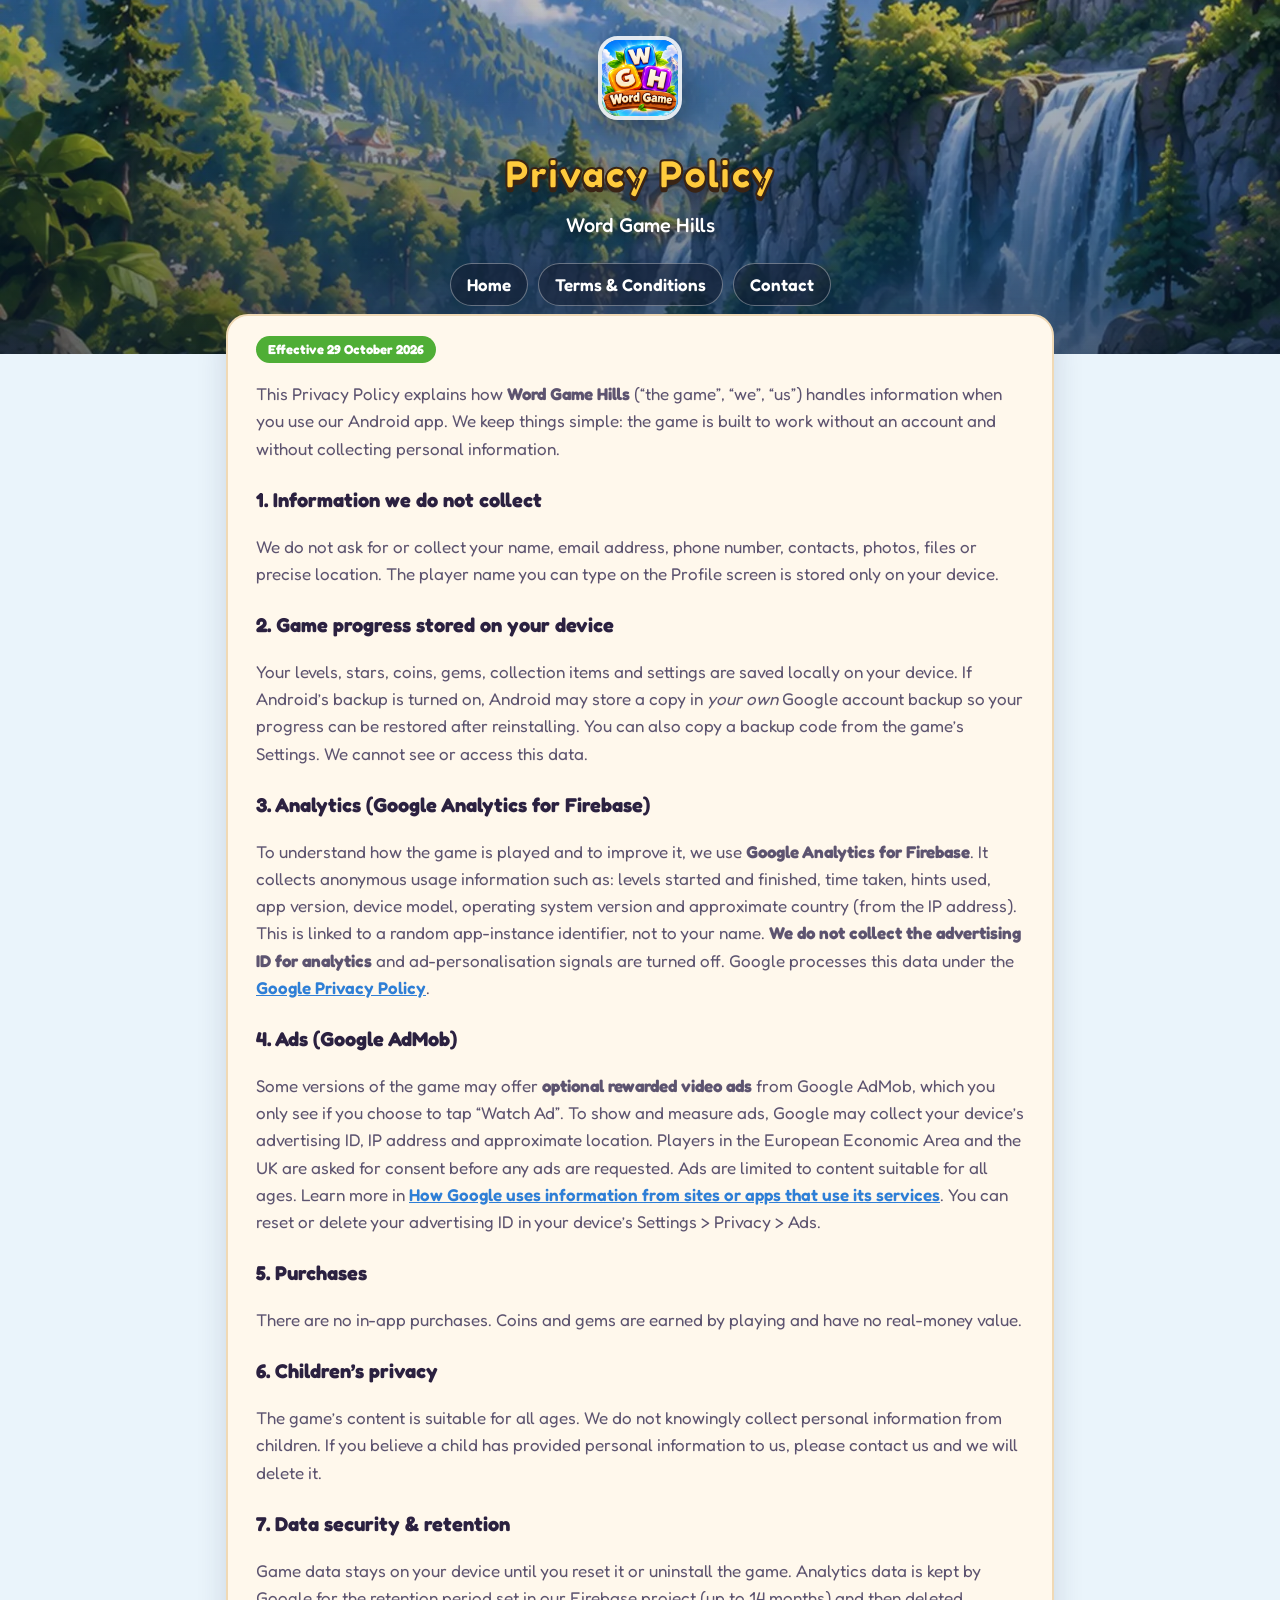
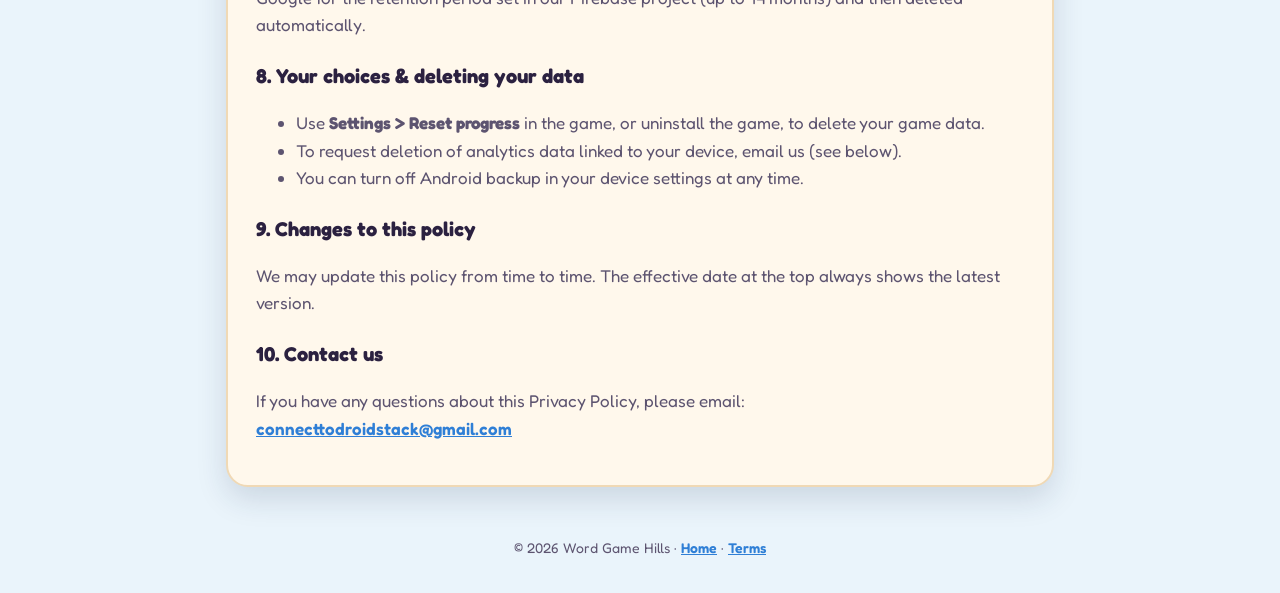
==== privacy-policy.html @ 559ff460 "Done" ====
<!doctype html>
<html lang="en">
<head>
  <meta charset="utf-8">
  <meta name="viewport" content="width=device-width, initial-scale=1">
  <title>Privacy Policy - Word Game Hills</title>
  <meta name="description" content="Privacy Policy for the Word Game Hills Android game.">
  <link rel="icon" href="favicon.png">
  <link rel="stylesheet" href="style.css">
</head>
<body>
  <header class="hero small">
    <img class="icon" src="icon.png" alt="Word Game Hills icon">
    <h1>Privacy Policy</h1>
    <p class="tagline">Word Game Hills</p>
    <nav class="top">
      <a href="index.html">Home</a>
      <a href="terms.html">Terms &amp; Conditions</a>
      <a href="mailto:connecttodroidstack@gmail.com">Contact</a>
    </nav>
  </header>

  <main>
    <article class="card">
      <p class="meta"><span class="badge">Effective 29 October 2026</span></p>
      <p>
        This Privacy Policy explains how <b>Word Game Hills</b> (&ldquo;the game&rdquo;, &ldquo;we&rdquo;, &ldquo;us&rdquo;)
        handles information when you use our Android app. We keep things simple: the game is built to work
        without an account and without collecting personal information.
      </p>

      <h3>1. Information we do not collect</h3>
      <p>
        We do not ask for or collect your name, email address, phone number, contacts, photos, files or precise
        location. The player name you can type on the Profile screen is stored only on your device.
      </p>

      <h3>2. Game progress stored on your device</h3>
      <p>
        Your levels, stars, coins, gems, collection items and settings are saved locally on your device.
        If Android&rsquo;s backup is turned on, Android may store a copy in <i>your own</i> Google account backup so
        your progress can be restored after reinstalling. You can also copy a backup code from the game&rsquo;s
        Settings. We cannot see or access this data.
      </p>

      <h3>3. Analytics (Google Analytics for Firebase)</h3>
      <p>
        To understand how the game is played and to improve it, we use <b>Google Analytics for Firebase</b>.
        It collects anonymous usage information such as: levels started and finished, time taken, hints used,
        app version, device model, operating system version and approximate country (from the IP address).
        This is linked to a random app-instance identifier, not to your name. <b>We do not collect the
        advertising ID for analytics</b> and ad-personalisation signals are turned off.
        Google processes this data under the
        <a href="https://policies.google.com/privacy" target="_blank" rel="noopener">Google Privacy Policy</a>.
      </p>

      <h3>4. Ads (Google AdMob)</h3>
      <p>
        Some versions of the game may offer <b>optional rewarded video ads</b> from Google AdMob, which you only see
        if you choose to tap &ldquo;Watch Ad&rdquo;. To show and measure ads, Google may collect your device&rsquo;s
        advertising ID, IP address and approximate location. Players in the European Economic Area and the UK are
        asked for consent before any ads are requested. Ads are limited to content suitable for all ages.
        Learn more in
        <a href="https://policies.google.com/technologies/ads" target="_blank" rel="noopener">How Google uses information from sites or apps that use its services</a>.
        You can reset or delete your advertising ID in your device&rsquo;s Settings &gt; Privacy &gt; Ads.
      </p>

      <h3>5. Purchases</h3>
      <p>There are no in-app purchases. Coins and gems are earned by playing and have no real-money value.</p>

      <h3>6. Children&rsquo;s privacy</h3>
      <p>
        The game&rsquo;s content is suitable for all ages. We do not knowingly collect personal information from
        children. If you believe a child has provided personal information to us, please contact us and we will
        delete it.
      </p>

      <h3>7. Data security &amp; retention</h3>
      <p>
        Game data stays on your device until you reset it or uninstall the game. Analytics data is kept by Google
        for the retention period set in our Firebase project (up to 14 months) and then deleted automatically.
      </p>

      <h3>8. Your choices &amp; deleting your data</h3>
      <ul>
        <li>Use <b>Settings &gt; Reset progress</b> in the game, or uninstall the game, to delete your game data.</li>
        <li>To request deletion of analytics data linked to your device, email us (see below).</li>
        <li>You can turn off Android backup in your device settings at any time.</li>
      </ul>

      <h3>9. Changes to this policy</h3>
      <p>We may update this policy from time to time. The effective date at the top always shows the latest version.</p>

      <h3>10. Contact us</h3>
      <p>
        If you have any questions about this Privacy Policy, please email:<br>
        <a href="mailto:connecttodroidstack@gmail.com">connecttodroidstack@gmail.com</a>
      </p>
    </article>
  </main>

  <footer>&copy; 2026 Word Game Hills &middot; <a href="index.html">Home</a> &middot; <a href="terms.html">Terms</a></footer>
</body>
</html>
---- style.css ----
/* Word Game Hills - shared styles for the GitHub Pages site (mountain theme). */
@import url("https://fonts.googleapis.com/css2?family=Fredoka:wght@400;500;600;700&display=swap");

:root {
  --ink: #2b2140;
  --ink-soft: #5d5470;
  --cream: #fff8ec;
  --cream-border: #f0d9b5;
  --gold: #ffcb3d;
  --orange: #ffa62b;
  --green: #4fae36;
  --green-dark: #3b8e1f;
  --blue: #2f7fd6;
  --sky: #6ebef0;
  --wood: #8a4b23;
  --bg: #eaf4fb;
}

* { box-sizing: border-box; }

body {
  margin: 0;
  font-family: "Fredoka", system-ui, -apple-system, "Segoe UI", sans-serif;
  color: var(--ink);
  background: var(--bg);
  line-height: 1.6;
  font-size: 17px;
}

a { color: var(--blue); font-weight: 600; }

/* Hero header with the valley artwork */
.hero {
  position: relative;
  background: linear-gradient(180deg, rgba(10, 40, 80, .25), rgba(10, 30, 50, .65)), url("hero.webp") center / cover;
  color: #fff;
  text-align: center;
  padding: 56px 16px 72px;
}
.hero.small { padding: 36px 16px 48px; }
.hero img.icon {
  width: 132px; height: 132px; border-radius: 30px;
  box-shadow: 0 10px 30px rgba(0, 0, 0, .35);
  border: 4px solid rgba(255, 255, 255, .85);
}
.hero.small img.icon { width: 84px; height: 84px; border-radius: 20px; }
.hero h1 {
  margin: 14px 0 4px;
  font-size: clamp(34px, 7vw, 56px);
  font-weight: 700;
  color: var(--gold);
  -webkit-text-stroke: 2px #3a2414;
  text-shadow: 0 4px 0 #3a2414, 0 8px 18px rgba(0, 0, 0, .4);
  letter-spacing: 1px;
}
.hero.small h1 { font-size: clamp(28px, 6vw, 40px); }
.hero p.tagline { margin: 0; font-size: 20px; font-weight: 500; text-shadow: 0 2px 8px rgba(0, 0, 0, .5); }

nav.top {
  display: flex; gap: 10px; justify-content: center; flex-wrap: wrap;
  margin-top: 22px;
}
nav.top a {
  color: #fff; text-decoration: none;
  background: rgba(20, 30, 50, .55);
  border: 1.5px solid rgba(255, 255, 255, .35);
  padding: 7px 16px; border-radius: 999px; font-weight: 600;
}
nav.top a:hover { background: rgba(20, 30, 50, .8); }

main { max-width: 860px; margin: -40px auto 40px; padding: 0 16px; position: relative; }

.card {
  background: var(--cream);
  border: 2px solid var(--cream-border);
  border-radius: 22px;
  padding: 26px 28px;
  box-shadow: 0 12px 30px rgba(30, 50, 80, .15);
  margin-bottom: 20px;
}
.card h2 {
  margin-top: 0; font-size: 26px; color: var(--wood);
  display: flex; align-items: center; gap: 10px;
}
.card h3 { margin: 22px 0 6px; font-size: 20px; color: var(--ink); }
.card p, .card li { color: var(--ink-soft); }
.meta { color: var(--ink-soft); font-size: 15px; margin-top: -6px; }

.badge {
  display: inline-block; font-size: 13px; font-weight: 700; color: #fff;
  padding: 3px 12px; border-radius: 999px; background: var(--green);
}

.features {
  display: grid; grid-template-columns: repeat(auto-fit, minmax(220px, 1fr)); gap: 14px;
}
.feature {
  background: #fff; border: 2px solid var(--cream-border); border-radius: 18px; padding: 16px;
}
.feature .emoji { font-size: 28px; }
.feature b { display: block; font-size: 18px; color: var(--ink); margin: 4px 0 2px; }
.feature span { color: var(--ink-soft); font-size: 15px; }

.button {
  display: inline-block; text-decoration: none; color: #fff; font-weight: 700; font-size: 18px;
  background: linear-gradient(180deg, #74d44b, var(--green));
  border-bottom: 5px solid var(--green-dark);
  padding: 12px 28px; border-radius: 999px; margin: 6px;
}
.button.blue { background: linear-gradient(180deg, #66b8f7, var(--blue)); border-bottom-color: #1f5ea6; }

.contact {
  text-align: center; background: linear-gradient(180deg, #fff3cf, #ffe39a);
  border-color: #e7c35f;
}
.contact a { font-size: 19px; }

footer { text-align: center; color: var(--ink-soft); font-size: 14px; padding: 10px 16px 34px; }
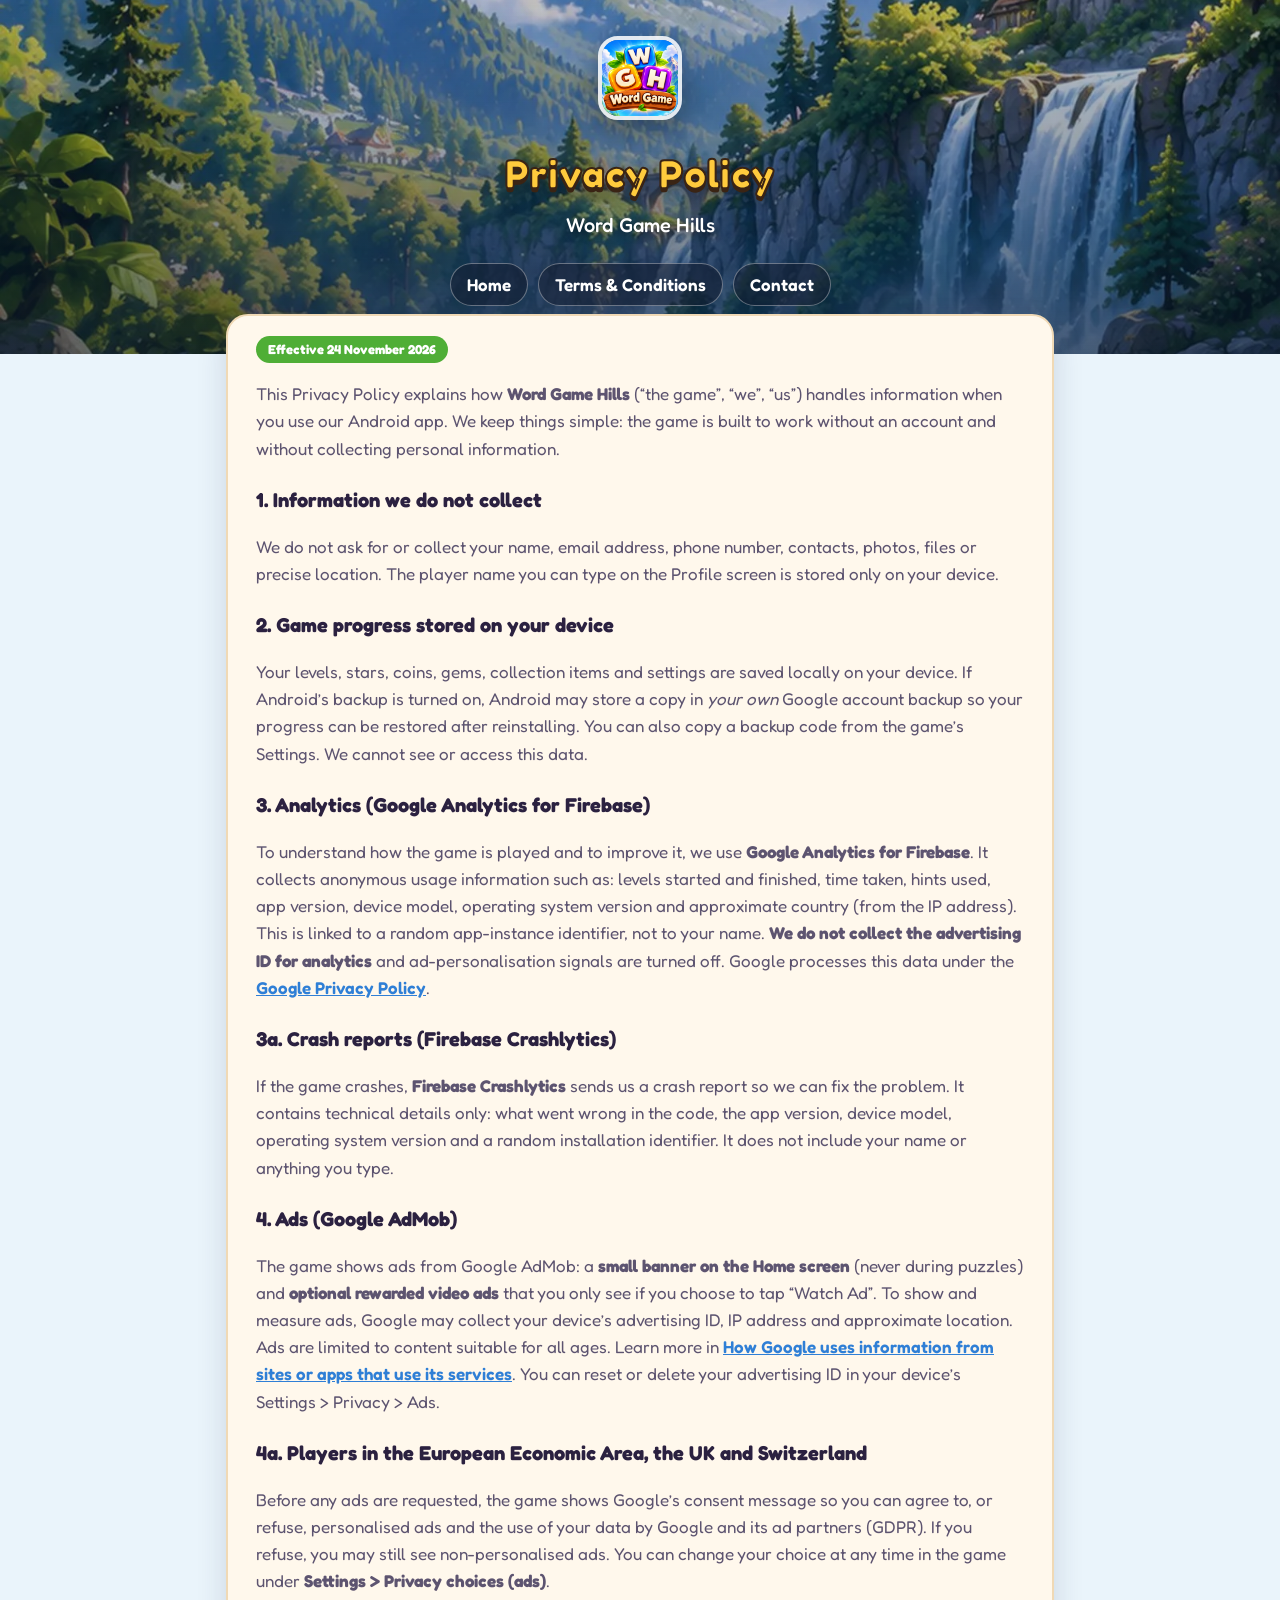
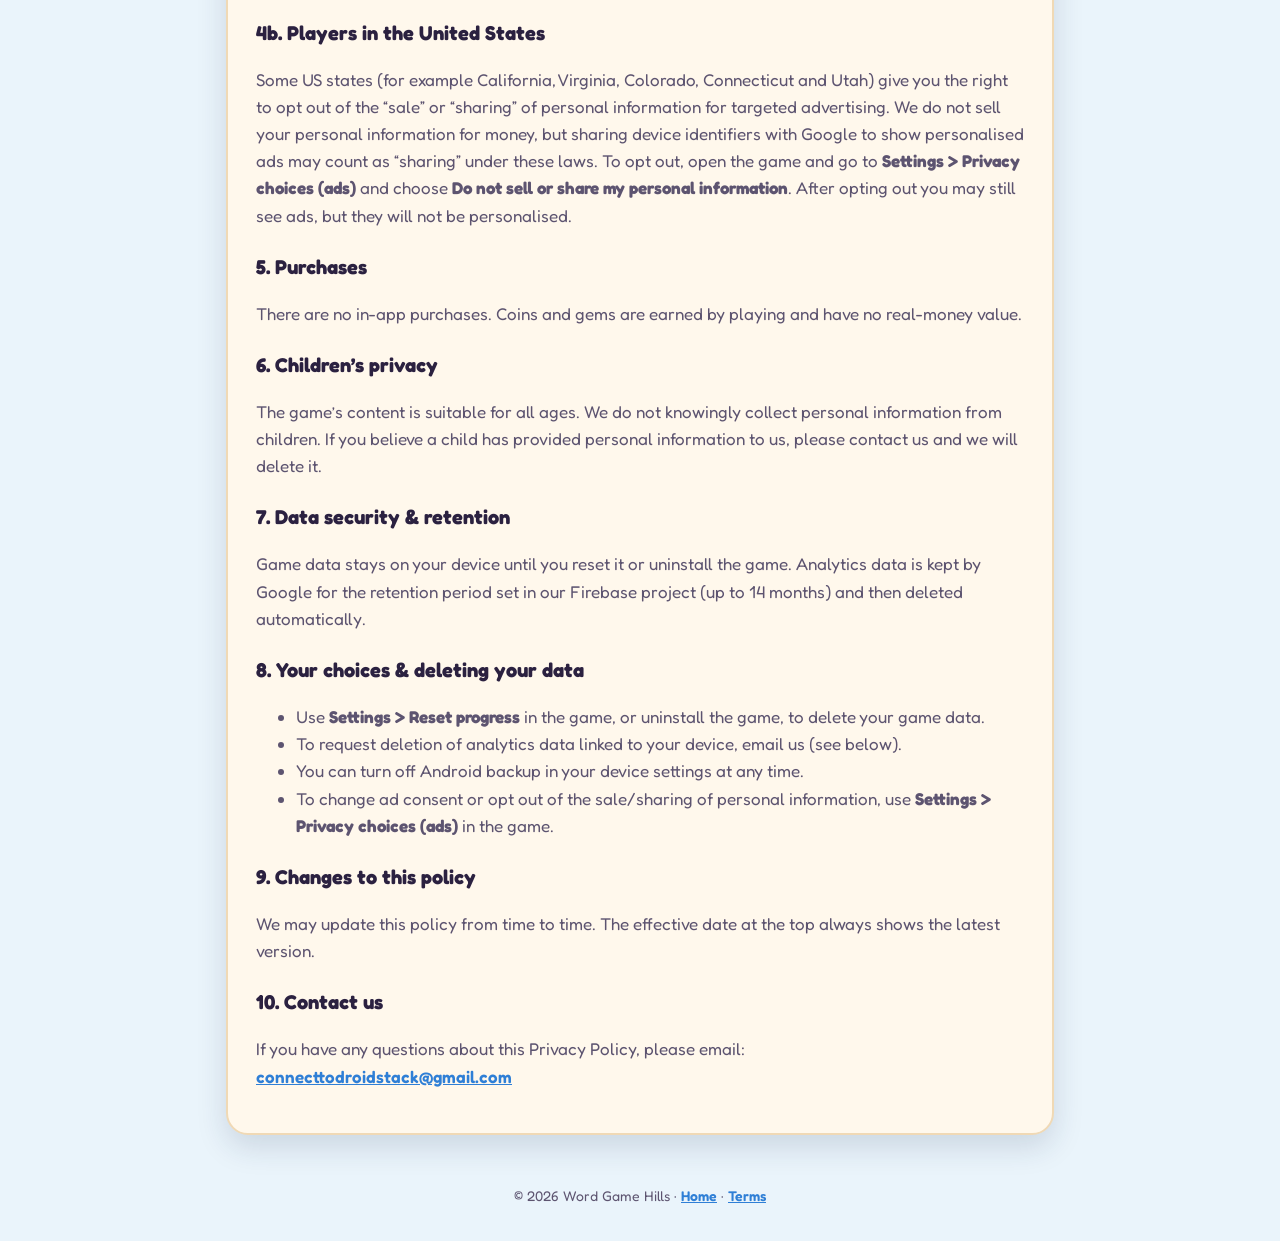
==== commit c006ee6b: "Update privacy-policy.html" ====
--- a/privacy-policy.html
+++ b/privacy-policy.html
@@ -5,6 +5,9 @@
   <meta name="viewport" content="width=device-width, initial-scale=1">
   <title>Privacy Policy - Word Game Hills</title>
   <meta name="description" content="Privacy Policy for the Word Game Hills Android game.">
+  <link rel="canonical" href="https://connecttodroidstack.github.io/Word-Game-Hills/privacy-policy.html">
+  <meta property="og:title" content="Word Game Hills">
+  <meta property="og:image" content="https://connecttodroidstack.github.io/Word-Game-Hills/icon.png">
   <link rel="icon" href="favicon.png">
   <link rel="stylesheet" href="style.css">
 </head>
@@ -22,7 +25,7 @@
 
   <main>
     <article class="card">
-      <p class="meta"><span class="badge">Effective 29 October 2026</span></p>
+      <p class="meta"><span class="badge">Effective 24 November 2026</span></p>
       <p>
         This Privacy Policy explains how <b>Word Game Hills</b> (&ldquo;the game&rdquo;, &ldquo;we&rdquo;, &ldquo;us&rdquo;)
         handles information when you use our Android app. We keep things simple: the game is built to work
@@ -54,15 +57,40 @@
         <a href="https://policies.google.com/privacy" target="_blank" rel="noopener">Google Privacy Policy</a>.
       </p>
 
+      <h3>3a. Crash reports (Firebase Crashlytics)</h3>
+      <p>
+        If the game crashes, <b>Firebase Crashlytics</b> sends us a crash report so we can fix the problem. It
+        contains technical details only: what went wrong in the code, the app version, device model, operating
+        system version and a random installation identifier. It does not include your name or anything you type.
+      </p>
+
       <h3>4. Ads (Google AdMob)</h3>
       <p>
-        Some versions of the game may offer <b>optional rewarded video ads</b> from Google AdMob, which you only see
-        if you choose to tap &ldquo;Watch Ad&rdquo;. To show and measure ads, Google may collect your device&rsquo;s
-        advertising ID, IP address and approximate location. Players in the European Economic Area and the UK are
-        asked for consent before any ads are requested. Ads are limited to content suitable for all ages.
+        The game shows ads from Google AdMob: a <b>small banner on the Home screen</b> (never during puzzles) and
+        <b>optional rewarded video ads</b> that you only see if you choose to tap &ldquo;Watch Ad&rdquo;.
+        To show and measure ads, Google may collect your device&rsquo;s advertising ID, IP address and approximate
+        location. Ads are limited to content suitable for all ages.
         Learn more in
         <a href="https://policies.google.com/technologies/ads" target="_blank" rel="noopener">How Google uses information from sites or apps that use its services</a>.
         You can reset or delete your advertising ID in your device&rsquo;s Settings &gt; Privacy &gt; Ads.
+      </p>
+
+      <h3>4a. Players in the European Economic Area, the UK and Switzerland</h3>
+      <p>
+        Before any ads are requested, the game shows Google&rsquo;s consent message so you can agree to, or refuse,
+        personalised ads and the use of your data by Google and its ad partners (GDPR). If you refuse, you may still
+        see non-personalised ads. You can change your choice at any time in the game under
+        <b>Settings &gt; Privacy choices (ads)</b>.
+      </p>
+
+      <h3>4b. Players in the United States</h3>
+      <p>
+        Some US states (for example California, Virginia, Colorado, Connecticut and Utah) give you the right to opt
+        out of the &ldquo;sale&rdquo; or &ldquo;sharing&rdquo; of personal information for targeted advertising.
+        We do not sell your personal information for money, but sharing device identifiers with Google to show
+        personalised ads may count as &ldquo;sharing&rdquo; under these laws. To opt out, open the game and go to
+        <b>Settings &gt; Privacy choices (ads)</b> and choose <b>Do not sell or share my personal information</b>.
+        After opting out you may still see ads, but they will not be personalised.
       </p>
 
       <h3>5. Purchases</h3>
@@ -86,6 +114,7 @@
         <li>Use <b>Settings &gt; Reset progress</b> in the game, or uninstall the game, to delete your game data.</li>
         <li>To request deletion of analytics data linked to your device, email us (see below).</li>
         <li>You can turn off Android backup in your device settings at any time.</li>
+        <li>To change ad consent or opt out of the sale/sharing of personal information, use <b>Settings &gt; Privacy choices (ads)</b> in the game.</li>
       </ul>
 
       <h3>9. Changes to this policy</h3>
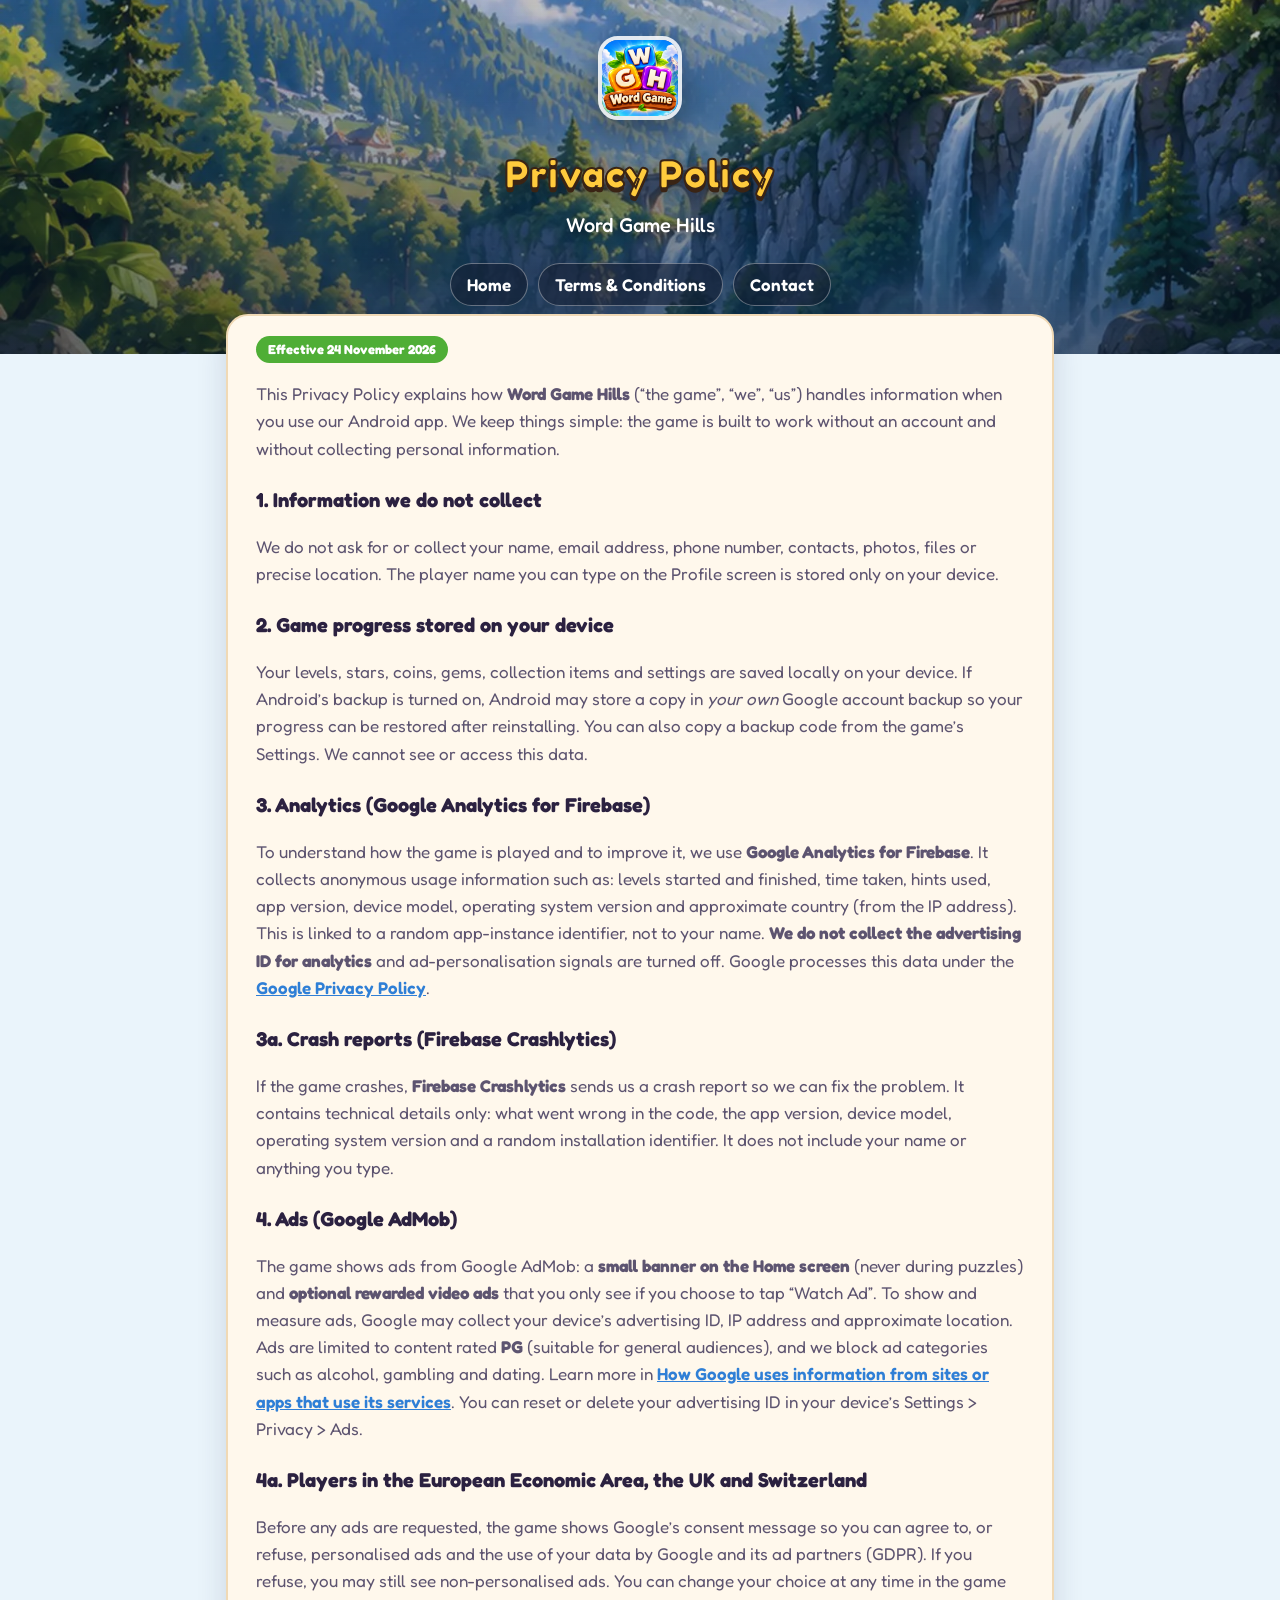
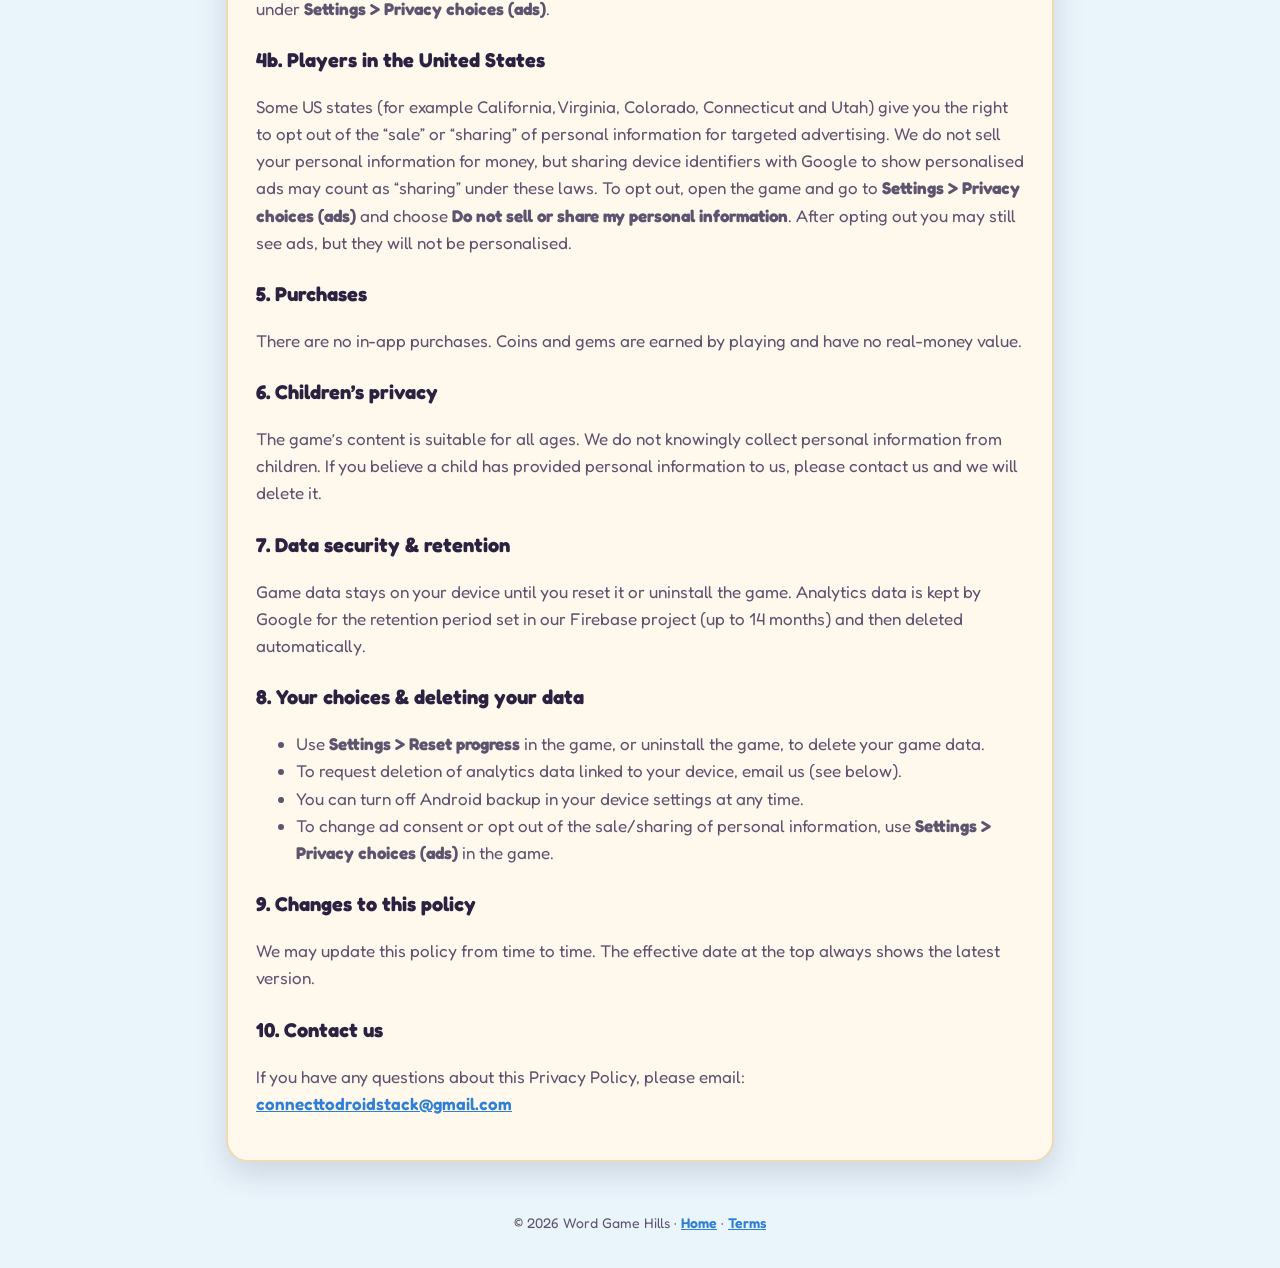
==== commit 78d0318d: "Update privacy-policy.html" ====
--- a/privacy-policy.html
+++ b/privacy-policy.html
@@ -69,7 +69,8 @@
         The game shows ads from Google AdMob: a <b>small banner on the Home screen</b> (never during puzzles) and
         <b>optional rewarded video ads</b> that you only see if you choose to tap &ldquo;Watch Ad&rdquo;.
         To show and measure ads, Google may collect your device&rsquo;s advertising ID, IP address and approximate
-        location. Ads are limited to content suitable for all ages.
+        location. Ads are limited to content rated <b>PG</b> (suitable for general audiences), and we block ad
+        categories such as alcohol, gambling and dating.
         Learn more in
         <a href="https://policies.google.com/technologies/ads" target="_blank" rel="noopener">How Google uses information from sites or apps that use its services</a>.
         You can reset or delete your advertising ID in your device&rsquo;s Settings &gt; Privacy &gt; Ads.
